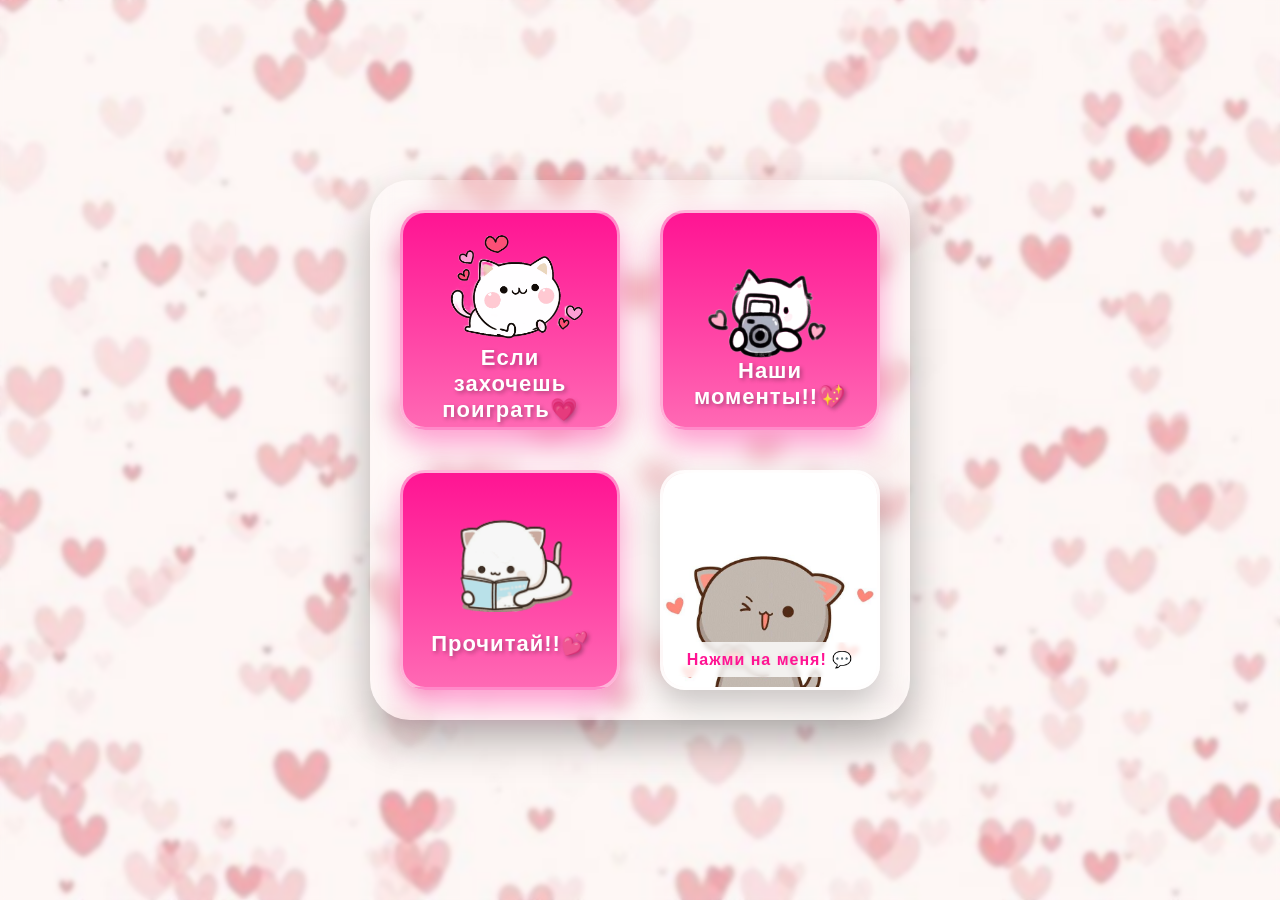
==== index.html @ 7962f72c "Добавил все файлы сайта" ====
<!DOCTYPE html>
<html lang="ru">
<head>
    <meta charset="UTF-8">
    <meta name="viewport" content="width=device-width, initial-scale=1.0">
    <title>Сайт для Викульки!</title>
    <link rel="stylesheet" href="css/Style.css">
</head>
<body>
    <!-- Контейнер с четырьмя квадратами-ссылками -->
    <div class="tab-container">
        <!-- Вкладка 1: Игра - ссылка на igra.html -->
        <a href="igra.html" class="tab">
            <div class="tab-icon" style="position: relative; bottom: 70px; right: 70px;">
                <img src="images/png-transparent-white-beige-and-pink-cat-illustration-keyboard-cat-computer-keyboard-hello-kitty-kitten-love-white-mammal-animals.png" alt="Иконка игры" style="width: 300%; height: 300%; object-fit: contain;">
            </div>
            <div class="tab-title" style="position: relative; top: 20px;">Если захочешь поиграть💗</div>
        </a>

        <!-- Вкладка 2: Моменты - ссылка на momenti.html -->
        <a href="momenti.html" class="tab">
            <div class="tab-icon" style="position: relative; bottom: 10px; right: 40px;">
                <img src="images/channels4_profile.png" alt="Иконка моментов" style="width: 200%; height: 200%; object-fit: contain;">
            </div>
            <div class="tab-title" style="position: relative; top: 20px;">Наши моменты!!💖</div>
        </a>

        <!-- Вкладка 3: Прочитай - ссылка на prochitai.html -->
        <a href="prochitai.html" class="tab">
            <div class="tab-icon" style="position: relative; bottom: 60px; right: 40px;">
                <img src="images/Chitaet.png" alt="Иконка чтения" style="width: 200%; height: 200%; object-fit: contain;">
            </div>
            <div class="tab-title" style="position: relative; top: 20px;">Прочитай!!💕</div>
        </a>

        <!-- Вкладка 4: Говорилка - только картинка без фона -->
        <div class="tab tab-image-only" id="talkTab">
            <img src="images/govorit.jpg" alt="Говорилка" class="tab-full-image">
            <div class="tab-title image-title">Нажми на меня! 💬</div>
        </div>
    </div>

    <!-- Диалоговое окно (появляется при клике) -->
    <div class="talk-dialog" id="talkDialog">
        <div class="talk-dialog-content">
            <span class="talk-close-btn" id="closeTalkDialog">&times;</span>
            <div class="talk-dialog-icon">
                <img src="images/govorit.jpg" alt="Говорилка" style="width: 60px; height: 60px; border-radius: 50%;">
            </div>
            <div class="talk-dialog-text" id="dialogText">Привет, Викулька! 💕</div>
            <button class="talk-dialog-button" id="nextMessage">Следующее</button>
        </div>
    </div>

    <script>
        // Элементы для диалога
        const talkTab = document.getElementById('talkTab');
        const talkDialog = document.getElementById('talkDialog');
        const closeTalkDialog = document.getElementById('closeTalkDialog');
        const dialogText = document.getElementById('dialogText');
        const nextMessage = document.getElementById('nextMessage');

        // Массив с сообщениями для Викульки
        const messages = [
            "Пися Попа 😎",
            "Уже жду похода в бк 🍔",
	    "Жду смотреть репосты 📱",
            "Ты сегодня ну секс! 💕",
            "Пора открывать ягермейстер 🍾",
            "Когда будем играть в майник? 🎮",
            "Ты у меня самая самая лучшая!💖",
            "Обнимашки для тебя!💕",
            "Улыбнись, булка ты моя! ☀️",
            "Ты мой лучик солца самый главный! ☀️",
            "Люблю тебя очень очень! 💗"
        ];

        let currentMessageIndex = 0;

        // Функция показа диалога
        function showTalkDialog() {
            // Добавляем анимацию к квадратику
            talkTab.classList.add('tab-animate');
            
            // Убираем анимацию через 500мс
            setTimeout(() => {
                talkTab.classList.remove('tab-animate');
            }, 500);

            // Показываем диалог
            talkDialog.style.display = 'flex';
            
            // Случайное сообщение при открытии
            currentMessageIndex = Math.floor(Math.random() * messages.length);
            dialogText.textContent = messages[currentMessageIndex];
        }

        // Функция закрытия диалога
        function closeTalkDialogFunc() {
            talkDialog.style.display = 'none';
        }

        // Функция для следующего сообщения
        function showNextMessage() {
            currentMessageIndex = (currentMessageIndex + 1) % messages.length;
            dialogText.textContent = messages[currentMessageIndex];
            
            // Добавляем анимацию текста
            dialogText.style.animation = 'none';
            setTimeout(() => {
                dialogText.style.animation = 'textPop 0.3s ease';
            }, 10);
        }

        // Обработчики событий
        talkTab.addEventListener('click', showTalkDialog);
        closeTalkDialog.addEventListener('click', closeTalkDialogFunc);
        nextMessage.addEventListener('click', showNextMessage);

        // Закрытие по клику вне диалога
        window.addEventListener('click', function(event) {
            if (event.target === talkDialog) {
                closeTalkDialogFunc();
            }
        });

    </script>
</body>
</html>
---- css/Style.css ----
/* style.css - основной файл стилей */

* {
    margin: 0;
    padding: 0;
    box-sizing: border-box;
}

body {
    font-family: 'Segoe UI', Tahoma, Geneva, Verdana, sans-serif;
    background-image: url('../images/fon.jpg');
    background-size: cover;
    background-position: center;
    background-repeat: no-repeat;
    background-attachment: fixed;
    min-height: 100vh;
    display: flex;
    justify-content: center;
    align-items: center;
}

/* Полупрозрачный слой поверх фона */
body::before {
    content: '';
    position: fixed;
    top: 0;
    left: 0;
    right: 0;
    bottom: 0;
    background: rgba(255, 255, 255, 0.1);
    backdrop-filter: blur(2px);
    z-index: -1;
}

/* Контейнер для квадратов */
.tab-container {
    display: grid;
    grid-template-columns: repeat(2, 220px);
    gap: 40px;
    padding: 30px;
    background: rgba(255, 255, 255, 0.2);
    backdrop-filter: blur(10px);
    border-radius: 40px;
    box-shadow: 0 20px 40px rgba(0, 0, 0, 0.3);
}

/* Стили квадрата-кнопки */
.tab {
    width: 220px;
    height: 220px;
    background: linear-gradient(to bottom, #ff1493, #ff69b4);
    border-radius: 25px;
    display: flex;
    flex-direction: column;
    justify-content: center;
    align-items: center;
    cursor: pointer;
    transition: all 0.3s ease;
    box-shadow: 0 15px 30px rgba(255, 20, 147, 0.4);
    border: 3px solid rgba(255, 255, 255, 0.5);
    text-align: center;
    padding: 20px;
    text-decoration: none;
    color: white;
    position: relative;
}

.tab:hover {
    transform: translateY(-15px) scale(1.05);
    box-shadow: 0 25px 40px rgba(255, 20, 147, 0.6);
    border-color: white;
    background: linear-gradient(to bottom, #ff69b4, #ff1493);
}

.tab:active {
    transform: translateY(-5px) scale(1.02);
}

.tab-icon {
    font-size: 56px;
    margin-bottom: 15px;
    color: white;
    text-shadow: 2px 2px 4px rgba(0,0,0,0.3);
    width: 80px;
    height: 80px;
}

.tab-icon img {
    width: 100%;
    height: 100%;
    object-fit: contain;
}

.tab-title {
    font-size: 22px;
    font-weight: 700;
    color: white;
    margin-bottom: 8px;
    text-shadow: 2px 2px 4px rgba(0,0,0,0.3);
    letter-spacing: 1px;
}

.tab-description {
    font-size: 14px;
    color: rgba(255, 255, 255, 0.95);
    line-height: 1.4;
    text-shadow: 1px 1px 2px rgba(0,0,0,0.2);
    font-weight: 500;
}

/* Специальный класс для квадратика без фона */
.tab-image-only {
    background: none !important;
    backdrop-filter: none !important;
    padding: 0 !important;
    overflow: hidden;
    border: 3px solid rgba(255, 255, 255, 0.8);
    box-shadow: 0 15px 30px rgba(0, 0, 0, 0.2);
}

/* Картинка на весь квадрат */
.tab-full-image {
    width: 100%;
    height: 100%;
    object-fit: cover;
    display: block;
    transition: transform 0.3s ease;
}

/* Анимация при наведении на картинку */
.tab-image-only:hover .tab-full-image {
    transform: scale(1.1);
}

/* Заголовок поверх картинки */
.tab-image-only .image-title {
    position: absolute;
    bottom: 10px;
    left: 0;
    right: 0;
    margin: 0;
    padding: 8px;
    background: rgba(255, 255, 255, 0.8);
    color: #ff1493;
    font-size: 16px;
    font-weight: bold;
    text-shadow: none;
    backdrop-filter: blur(2px);
    border-radius: 0 0 25px 25px;
    z-index: 2;
}

/* Анимация для квадратика */
.tab-animate {
    animation: tabBounce 0.5s ease;
}

@keyframes tabBounce {
    0%, 100% { transform: translateY(0); }
    50% { transform: translateY(-20px) scale(1.05); }
}

/* Стили для диалогового окна */
.talk-dialog {
    display: none;
    position: fixed;
    top: 0;
    left: 0;
    width: 100%;
    height: 100%;
    background: rgba(0, 0, 0, 0.5);
    backdrop-filter: blur(5px);
    justify-content: center;
    align-items: center;
    z-index: 2000;
    animation: fadeIn 0.3s ease;
}

@keyframes fadeIn {
    from { opacity: 0; }
    to { opacity: 1; }
}

.talk-dialog-content {
    position: relative;
    background: white;
    padding: 30px;
    border-radius: 30px;
    max-width: 400px;
    width: 90%;
    animation: dialogPop 0.4s ease;
    border: 3px solid transparent;
    background-clip: padding-box;
    box-shadow: 0 20px 40px rgba(255, 20, 147, 0.3);
    text-align: center;
}

.talk-dialog-content::before {
    content: '';
    position: absolute;
    top: -3px;
    left: -3px;
    right: -3px;
    bottom: -3px;
    background: linear-gradient(135deg, #ff1493, #ff69b4, #ff1493);
    border-radius: 32px;
    z-index: -1;
    animation: gradientShift 3s ease infinite;
    background-size: 200% 200%;
}

@keyframes gradientShift {
    0% { background-position: 0% 50%; }
    50% { background-position: 100% 50%; }
    100% { background-position: 0% 50%; }
}

@keyframes dialogPop {
    0% { transform: scale(0.8); opacity: 0; }
    100% { transform: scale(1); opacity: 1; }
}

@keyframes textPop {
    0% { transform: scale(0.9); opacity: 0.5; }
    100% { transform: scale(1); opacity: 1; }
}

/* Стили для крестика */
.talk-close-btn {
    position: absolute;
    top: 15px;
    right: 15px;
    font-size: 28px;
    cursor: pointer;
    width: 36px;
    height: 36px;
    display: flex;
    align-items: center;
    justify-content: center;
    border-radius: 50%;
    background: linear-gradient(to bottom, #ff1493, #ff69b4);
    color: white;
    font-weight: bold;
    line-height: 1;
    transition: background 0.3s ease;
    border: none;
    box-shadow: 0 2px 5px rgba(0,0,0,0.2);
}

.talk-close-btn:hover {
    background: linear-gradient(to bottom, #ff69b4, #ff1493);
    transform: none;
}

.talk-close-btn:active {
    transform: none;
}

/* Иконка в диалоге */
.talk-dialog-icon {
    margin-bottom: 20px;
}

.talk-dialog-icon img {
    width: 60px;
    height: 60px;
    border-radius: 50%;
    border: 3px solid #ff1493;
    box-shadow: 0 5px 15px rgba(255, 20, 147, 0.3);
}

/* Текст в диалоге */
.talk-dialog-text {
    font-size: 22px;
    color: #333;
    margin: 20px 0;
    line-height: 1.4;
    font-weight: 600;
    background: linear-gradient(135deg, #ff1493, #ff69b4);
    -webkit-background-clip: text;
    -webkit-text-fill-color: transparent;
    background-clip: text;
    min-height: 80px;
    display: flex;
    align-items: center;
    justify-content: center;
    padding: 10px;
}

/* Кнопка в диалоге */
.talk-dialog-button {
    padding: 12px 30px;
    background: linear-gradient(to bottom, #ff1493, #ff69b4);
    color: white;
    border: none;
    border-radius: 50px;
    cursor: pointer;
    font-size: 18px;
    font-weight: 600;
    transition: all 0.3s;
    box-shadow: 0 5px 15px rgba(255, 20, 147, 0.3);
    margin-top: 15px;
    width: auto;
    min-width: 200px;
}

.talk-dialog-button:hover {
    transform: translateY(-3px);
    box-shadow: 0 10px 25px rgba(255, 20, 147, 0.5);
    background: linear-gradient(to bottom, #ff69b4, #ff1493);
}

.talk-dialog-button:active {
    transform: translateY(0);
}

/* Адаптация для мобильных */
@media (max-width: 600px) {
    .tab-container {
        grid-template-columns: 1fr;
        gap: 25px;
        padding: 20px;
    }

    .tab {
        width: 260px;
        height: 260px;
        margin: 0 auto;
    }
    
    .tab-icon {
        font-size: 64px;
        width: 100px;
        height: 100px;
    }
    
    .tab-title {
        font-size: 24px;
    }
    
    .talk-dialog-content {
        padding: 20px;
        width: 95%;
    }
    
    .talk-dialog-text {
        font-size: 20px;
        min-height: 70px;
    }
    
    .talk-dialog-button {
        font-size: 16px;
        padding: 10px 25px;
    }
    
    .tab-image-only .image-title {
        font-size: 14px;
        padding: 5px;
    }
}

@media (max-width: 350px) {
    .tab {
        width: 220px;
        height: 220px;
    }
    
    .tab-icon {
        width: 80px;
        height: 80px;
    }
}
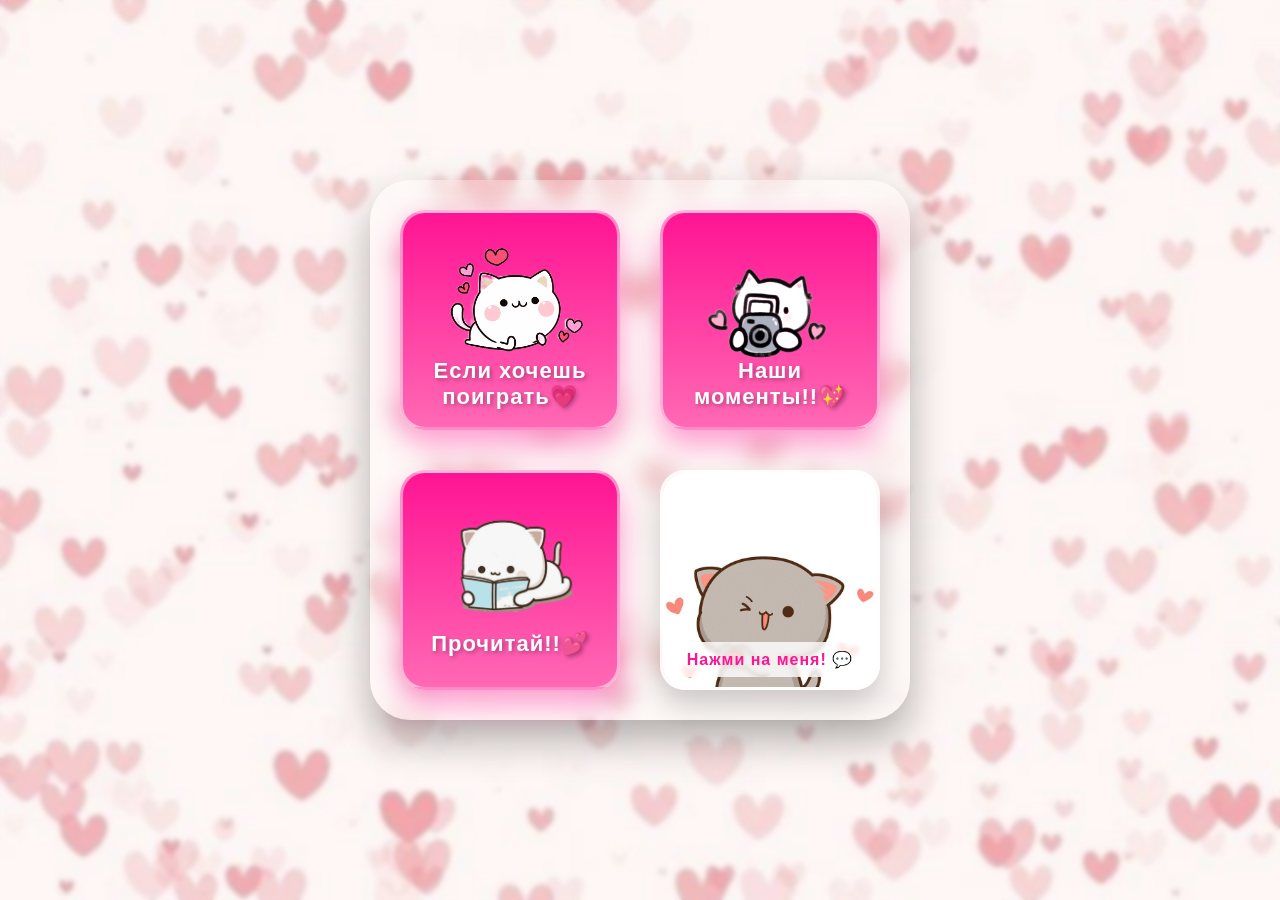
==== commit cf15d44b: "Update index.html" ====
--- a/index.html
+++ b/index.html
@@ -7,14 +7,13 @@
     <link rel="stylesheet" href="css/Style.css">
 </head>
 <body>
-    <!-- Контейнер с четырьмя квадратами-ссылками -->
     <div class="tab-container">
         <!-- Вкладка 1: Игра - ссылка на igra.html -->
         <a href="igra.html" class="tab">
             <div class="tab-icon" style="position: relative; bottom: 70px; right: 70px;">
                 <img src="images/png-transparent-white-beige-and-pink-cat-illustration-keyboard-cat-computer-keyboard-hello-kitty-kitten-love-white-mammal-animals.png" alt="Иконка игры" style="width: 300%; height: 300%; object-fit: contain;">
             </div>
-            <div class="tab-title" style="position: relative; top: 20px;">Если захочешь поиграть💗</div>
+            <div class="tab-title" style="position: relative; top: 20px;">Если хочешь поиграть💗</div>
         </a>
 
         <!-- Вкладка 2: Моменты - ссылка на momenti.html -->
@@ -126,4 +125,4 @@
 
     </script>
 </body>
-</html>+</html>
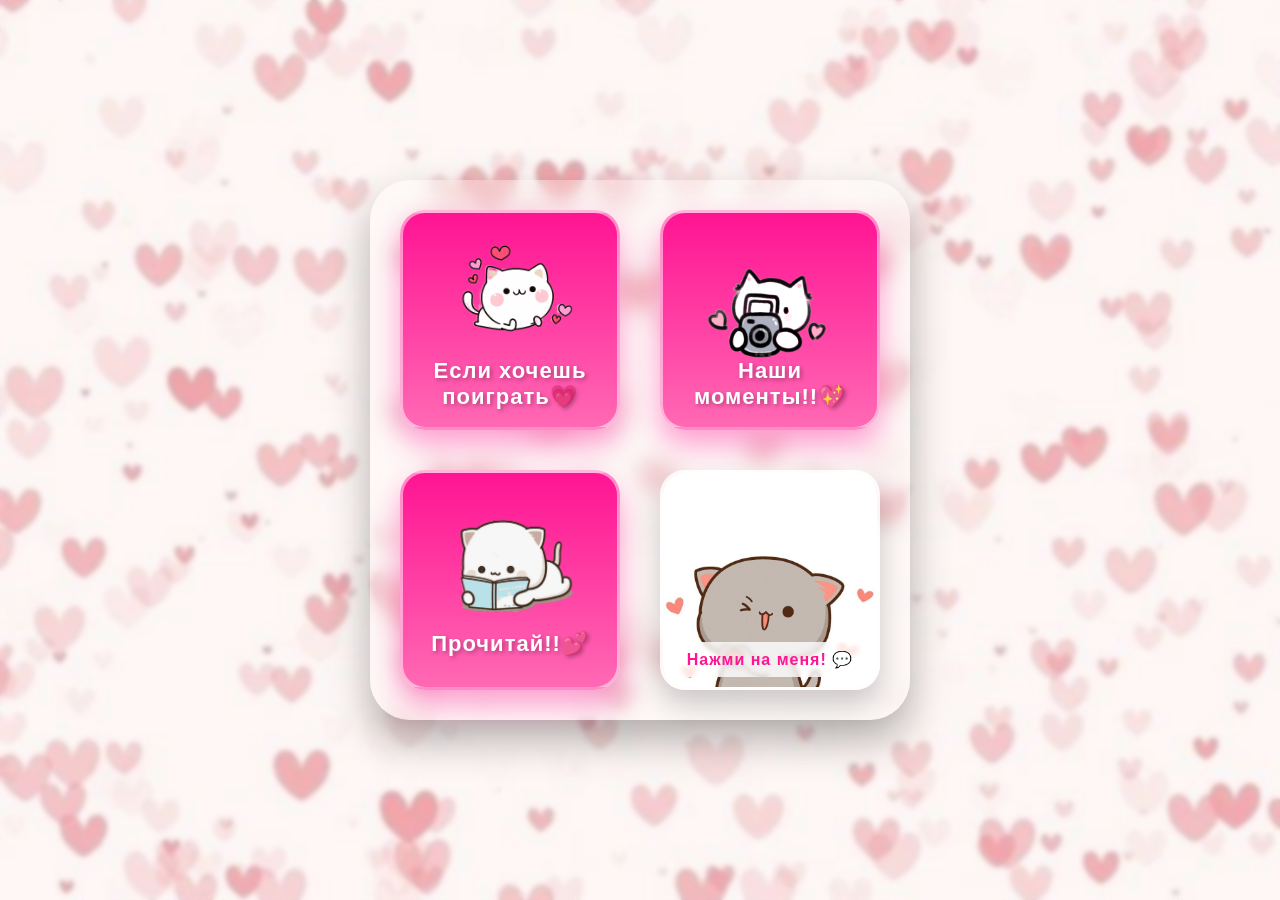
==== commit 7737fe25: "Update index.html" ====
--- a/index.html
+++ b/index.html
@@ -10,8 +10,8 @@
     <div class="tab-container">
         <!-- Вкладка 1: Игра - ссылка на igra.html -->
         <a href="igra.html" class="tab">
-            <div class="tab-icon" style="position: relative; bottom: 70px; right: 70px;">
-                <img src="images/png-transparent-white-beige-and-pink-cat-illustration-keyboard-cat-computer-keyboard-hello-kitty-kitten-love-white-mammal-animals.png" alt="Иконка игры" style="width: 300%; height: 300%; object-fit: contain;">
+            <div class="tab-icon" style="position: relative; bottom: 60px; right: 50px;">
+                <img src="images/png-transparent-white-beige-and-pink-cat-illustration-keyboard-cat-computer-keyboard-hello-kitty-kitten-love-white-mammal-animals.png" alt="Иконка игры" style="width: 250%; height: 250%; object-fit: contain;">
             </div>
             <div class="tab-title" style="position: relative; top: 20px;">Если хочешь поиграть💗</div>
         </a>
